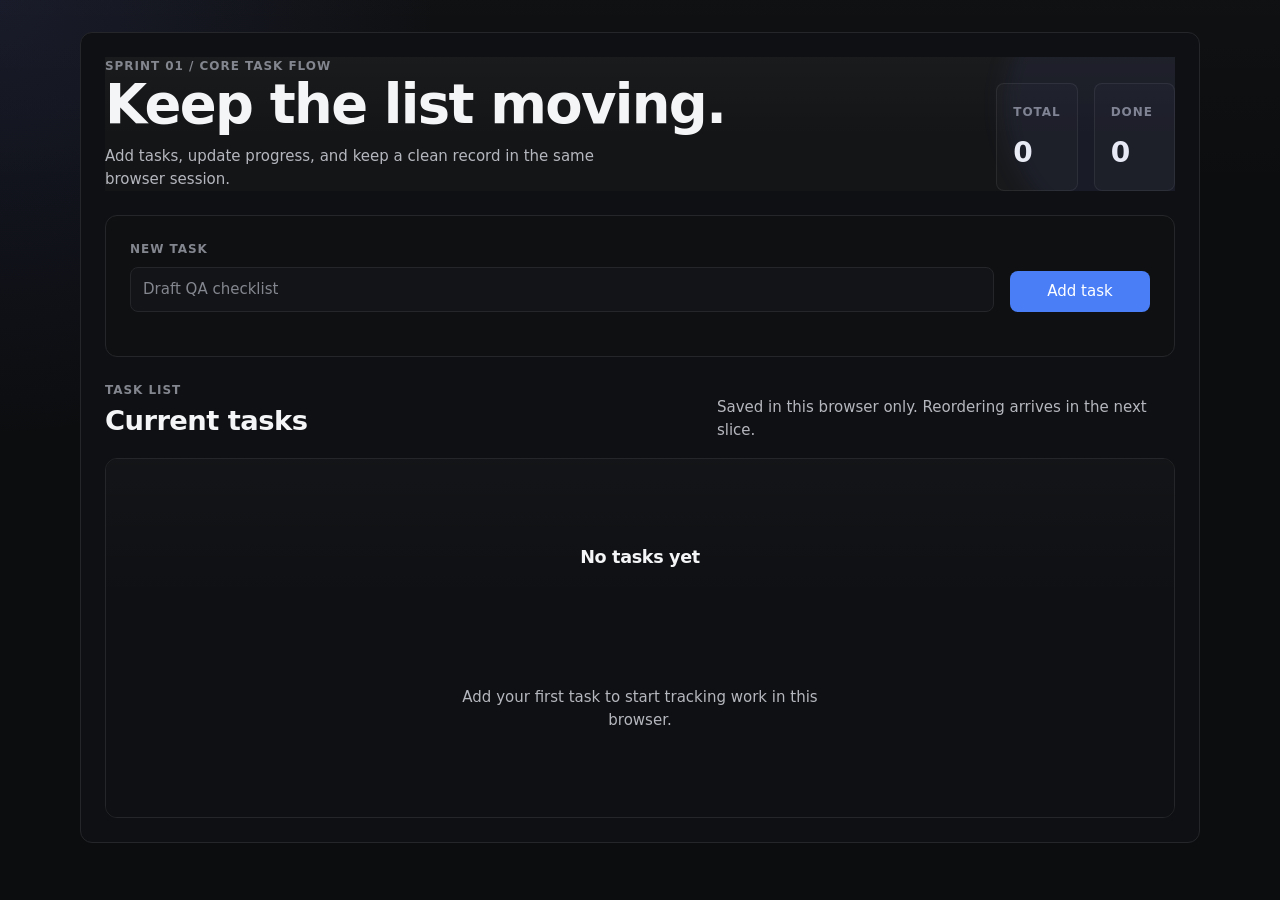
==== index.html @ 81258509 "feat(F1): Core task management slice" ====
<!DOCTYPE html>
<html lang="en">
  <head>
    <meta charset="UTF-8" />
    <meta name="viewport" content="width=device-width, initial-scale=1.0" />
    <title>Task List Prototype</title>
    <link rel="stylesheet" href="styles.css" />
  </head>
  <body>
    <div class="app-shell">
      <main class="app card">
        <section class="hero">
          <p class="eyebrow">Sprint 01 / Core Task Flow</p>
          <div class="hero-copy">
            <div>
              <h1>Keep the list moving.</h1>
              <p class="hero-text">
                Add tasks, update progress, and keep a clean record in the same
                browser session.
              </p>
            </div>
            <div class="hero-stats" aria-label="Task summary">
              <div class="stat">
                <span class="eyebrow">Total</span>
                <strong id="total-count" class="nums">0</strong>
              </div>
              <div class="stat">
                <span class="eyebrow">Done</span>
                <strong id="done-count" class="nums">0</strong>
              </div>
            </div>
          </div>
        </section>

        <section class="composer card" aria-label="Add task">
          <form id="task-form" class="task-form">
            <label class="field">
              <span class="eyebrow">New task</span>
              <input
                id="task-input"
                class="input"
                name="title"
                type="text"
                maxlength="120"
                placeholder="Draft QA checklist"
                autocomplete="off"
              />
            </label>
            <button class="btn" type="submit">Add task</button>
          </form>
          <p id="form-message" class="form-message" role="status" aria-live="polite"></p>
        </section>

        <section class="board">
          <div class="board-header">
            <div>
              <p class="eyebrow">Task list</p>
              <h2>Current tasks</h2>
            </div>
            <p class="board-note">
              Saved in this browser only. Reordering arrives in the next slice.
            </p>
          </div>

          <div class="list-frame card">
            <ul id="task-list" class="task-list" aria-live="polite"></ul>
            <div id="empty-state" class="empty-state">
              <p class="empty-title">No tasks yet</p>
              <p class="empty-text">
                Add your first task to start tracking work in this browser.
              </p>
            </div>
          </div>
        </section>
      </main>
    </div>

    <script src="app.js"></script>
  </body>
</html>
---- styles.css ----
:root {
  color-scheme: dark;
  --bg: oklch(0.16 0.005 270);
  --surface: oklch(0.19 0.006 270);
  --surface-2: oklch(0.22 0.006 270);
  --hairline: oklch(0.27 0.006 270);
  --hairline-soft: rgba(255, 255, 255, 0.07);
  --ink: oklch(0.97 0.003 270);
  --ink-muted: oklch(0.78 0.01 270);
  --ink-subtle: oklch(0.62 0.012 270);
  --accent: oklch(0.62 0.19 264);
  --accent-hover: oklch(0.68 0.18 264);
  --on-accent: #ffffff;
  --accent-subtle: oklch(0.62 0.19 264 / 0.14);
  --ok: oklch(0.72 0.15 150);
  --warn: oklch(0.78 0.14 75);
  --err: oklch(0.66 0.2 22);
  --r-sm: 6px;
  --r: 8px;
  --r-card: 12px;
  --r-pill: 9999px;
  --s1: 4px;
  --s2: 8px;
  --s3: 12px;
  --s4: 16px;
  --s6: 24px;
  --s8: 32px;
  --s12: 48px;
  --s16: 64px;
  --font: "Segoe UI", "Inter", system-ui, sans-serif;
  --mono: "Consolas", "Geist Mono", ui-monospace, monospace;
  --dur-press: 90ms;
  --dur-fast: 140ms;
  --ease-out: cubic-bezier(0.22, 1, 0.36, 1);
  --ease-standard: cubic-bezier(0.4, 0, 0.2, 1);
  --w-app: 1120px;
  --gutter: clamp(16px, 4vw, 32px);
}

* {
  box-sizing: border-box;
}

html,
body {
  margin: 0;
  min-height: 100%;
}

body {
  background:
    radial-gradient(circle at top left, rgba(94, 106, 210, 0.12), transparent 28%),
    linear-gradient(180deg, rgba(255, 255, 255, 0.015), transparent 22%),
    var(--bg);
  color: var(--ink);
  font: 15px/1.55 var(--font);
  -webkit-font-smoothing: antialiased;
  text-rendering: optimizeLegibility;
}

button,
input,
select {
  font: inherit;
}

h1,
h2,
p {
  margin: 0;
}

h1 {
  font-size: clamp(2.4rem, 1.8rem + 2vw, 3.5rem);
  font-weight: 600;
  line-height: 1.05;
  letter-spacing: -0.03em;
}

h2 {
  font-size: clamp(1.35rem, 1.15rem + 0.7vw, 1.9rem);
  font-weight: 600;
  letter-spacing: -0.02em;
}

.eyebrow {
  color: var(--ink-subtle);
  font-size: 12px;
  font-weight: 600;
  text-transform: uppercase;
  letter-spacing: 0.08em;
}

.nums {
  font-variant-numeric: tabular-nums;
}

.app-shell {
  min-height: 100vh;
  padding: var(--s8) var(--gutter);
}

.app {
  width: min(100%, var(--w-app));
  margin: 0 auto;
  background: transparent;
  border: none;
  padding: 0;
  display: grid;
  gap: var(--s6);
}

.card {
  background: color-mix(in oklab, var(--surface) 92%, black);
  border: 1px solid var(--hairline);
  border-radius: var(--r-card);
  padding: var(--s6);
}

.hero {
  position: relative;
  overflow: hidden;
  background:
    linear-gradient(180deg, rgba(255, 255, 255, 0.025), transparent 60%),
    color-mix(in oklab, var(--surface-2) 88%, black);
}

.hero::after {
  content: "";
  position: absolute;
  inset: auto -10% -40% auto;
  width: 280px;
  height: 280px;
  border-radius: 50%;
  background: rgba(94, 106, 210, 0.08);
  filter: blur(10px);
  pointer-events: none;
}

.hero-copy {
  position: relative;
  display: grid;
  gap: var(--s6);
}

.hero-text {
  max-width: 56ch;
  margin-top: var(--s3);
  color: var(--ink-muted);
}

.hero-stats {
  display: grid;
  grid-template-columns: repeat(2, minmax(0, 1fr));
  gap: var(--s4);
}

.stat {
  background: rgba(255, 255, 255, 0.02);
  border: 1px solid var(--hairline-soft);
  border-radius: var(--r);
  padding: var(--s4);
}

.stat strong {
  display: block;
  margin-top: var(--s2);
  font-size: 1.75rem;
  font-weight: 600;
  letter-spacing: -0.03em;
}

.composer {
  background: color-mix(in oklab, var(--surface) 90%, black);
}

.task-form {
  display: grid;
  gap: var(--s4);
}

.field {
  display: grid;
  gap: var(--s2);
}

.input,
.status-select {
  width: 100%;
  padding: 10px 12px;
  border: 1px solid var(--hairline);
  border-radius: var(--r);
  background: var(--surface);
  color: var(--ink);
  transition:
    border-color var(--dur-fast) var(--ease-standard),
    box-shadow var(--dur-fast) var(--ease-standard),
    background var(--dur-fast) var(--ease-standard);
}

.input::placeholder {
  color: var(--ink-subtle);
}

.input:focus-visible,
.status-select:focus-visible {
  outline: none;
  border-color: var(--accent);
  box-shadow: 0 0 0 3px var(--accent-subtle);
}

.btn,
.btn-ghost {
  display: inline-flex;
  align-items: center;
  justify-content: center;
  gap: var(--s2);
  min-height: 40px;
  padding: 8px 16px;
  border-radius: var(--r);
  border: 1px solid transparent;
  cursor: pointer;
  transition:
    background var(--dur-fast) var(--ease-standard),
    border-color var(--dur-fast) var(--ease-standard),
    transform var(--dur-press) var(--ease-out);
}

.btn {
  background: var(--accent);
  color: var(--on-accent);
}

.btn-ghost {
  background: transparent;
  border-color: var(--hairline);
  color: var(--ink);
}

@media (hover: hover) and (pointer: fine) {
  .btn:hover:not(:disabled) {
    background: var(--accent-hover);
    transform: translateY(-1px);
  }

  .btn-ghost:hover:not(:disabled) {
    background: var(--surface-2);
    transform: translateY(-1px);
  }
}

.btn:active:not(:disabled),
.btn-ghost:active:not(:disabled) {
  transform: scale(0.98);
}

.btn:disabled,
.btn-ghost:disabled {
  opacity: 0.55;
  cursor: not-allowed;
}

:where(a, button, input, select):focus-visible {
  outline: 2px solid var(--accent);
  outline-offset: 2px;
}

.form-message {
  min-height: 20px;
  color: var(--ink-subtle);
}

.board {
  display: grid;
  gap: var(--s4);
}

.board-header {
  display: grid;
  gap: var(--s3);
}

.board-note {
  color: var(--ink-muted);
  max-width: 48ch;
}

.list-frame {
  position: relative;
  min-height: 360px;
  max-height: min(68vh, 760px);
  overflow: hidden;
  padding: 0;
}

.task-list {
  list-style: none;
  margin: 0;
  padding: var(--s3);
  display: grid;
  gap: var(--s3);
  max-height: min(68vh, 760px);
  overflow: auto;
}

.task-list::-webkit-scrollbar {
  width: 10px;
}

.task-list::-webkit-scrollbar-thumb {
  background: color-mix(in oklab, var(--hairline) 80%, var(--surface-2));
  border: 2px solid transparent;
  border-radius: var(--r-pill);
  background-clip: padding-box;
}

.task-item {
  display: grid;
  gap: var(--s4);
  padding: var(--s4);
  border: 1px solid var(--hairline);
  border-radius: var(--r-card);
  background: color-mix(in oklab, var(--surface) 94%, black);
}

.task-row {
  display: flex;
  align-items: start;
  justify-content: space-between;
  gap: var(--s4);
}

.task-title {
  font-size: 1rem;
  font-weight: 500;
  letter-spacing: -0.01em;
}

.task-meta {
  display: flex;
  align-items: center;
  gap: var(--s2);
  flex-wrap: wrap;
  color: var(--ink-subtle);
}

.status-pill {
  display: inline-flex;
  align-items: center;
  min-height: 24px;
  padding: 0 10px;
  border-radius: var(--r-pill);
  border: 1px solid var(--hairline);
  font-size: 12px;
  color: var(--ink-muted);
}

.status-pill[data-status="Done"] {
  color: var(--ok);
}

.status-pill[data-status="Blocked"] {
  color: var(--warn);
}

.task-controls {
  display: grid;
  grid-template-columns: minmax(0, 1fr) auto;
  gap: var(--s3);
  align-items: end;
}

.empty-state {
  position: absolute;
  inset: 0;
  display: grid;
  place-items: center;
  text-align: center;
  padding: var(--s8);
  background:
    linear-gradient(180deg, rgba(255, 255, 255, 0.02), transparent 40%),
    color-mix(in oklab, var(--surface) 92%, black);
}

.empty-state.is-hidden {
  display: none;
}

.empty-title {
  font-size: 1.1rem;
  font-weight: 600;
  letter-spacing: -0.02em;
}

.empty-text {
  margin-top: var(--s2);
  max-width: 38ch;
  color: var(--ink-muted);
}

@media (min-width: 860px) {
  .hero-copy,
  .board-header,
  .task-form {
    grid-template-columns: minmax(0, 1fr) auto;
    align-items: end;
  }

  .task-form .field {
    min-width: 0;
  }

  .task-form .btn {
    min-width: 140px;
  }
}

@media (max-width: 640px) {
  .app-shell {
    padding: var(--s4);
  }

  .card {
    padding: var(--s4);
  }

  .task-row,
  .task-controls {
    grid-template-columns: 1fr;
  }

  .task-row {
    display: grid;
  }
}

@media (prefers-reduced-motion: reduce) {
  *,
  *::before,
  *::after {
    animation-duration: 0.01ms !important;
    transition-duration: 0.01ms !important;
    scroll-behavior: auto !important;
  }

  .btn:hover,
  .btn:active,
  .btn-ghost:hover,
  .btn-ghost:active {
    transform: none !important;
  }
}
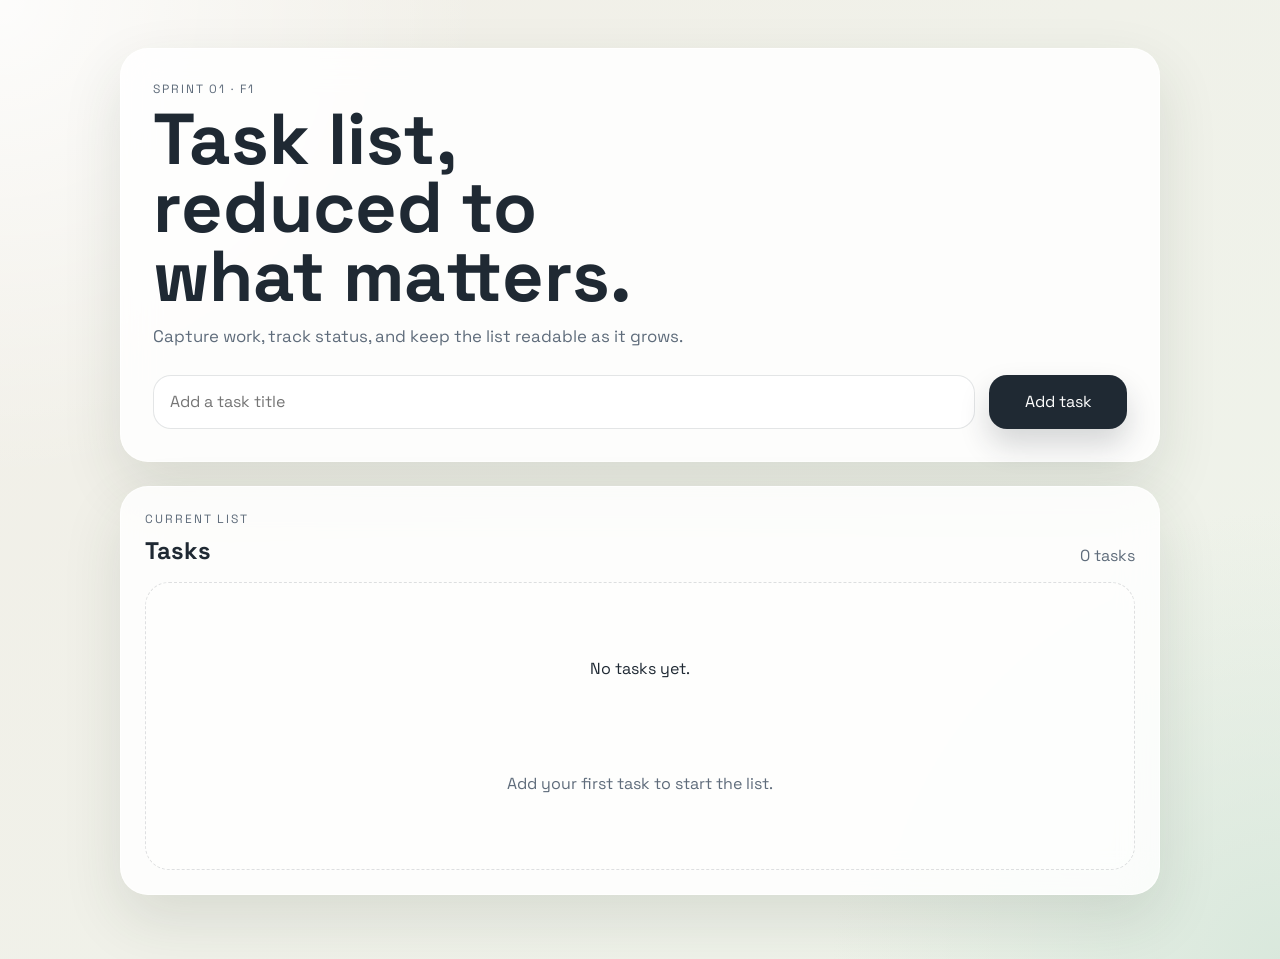
==== commit 12640746: "feat(F1): core task list prototype" ====
--- a/index.html
+++ b/index.html
@@ -4,76 +4,56 @@
     <meta charset="UTF-8" />
     <meta name="viewport" content="width=device-width, initial-scale=1.0" />
     <title>Task List Prototype</title>
+    <link rel="preconnect" href="https://fonts.googleapis.com" />
+    <link rel="preconnect" href="https://fonts.gstatic.com" crossorigin />
+    <link
+      href="https://fonts.googleapis.com/css2?family=Space+Grotesk:wght@400;500;700&display=swap"
+      rel="stylesheet"
+    />
     <link rel="stylesheet" href="styles.css" />
   </head>
   <body>
-    <div class="app-shell">
-      <main class="app card">
-        <section class="hero">
-          <p class="eyebrow">Sprint 01 / Core Task Flow</p>
-          <div class="hero-copy">
-            <div>
-              <h1>Keep the list moving.</h1>
-              <p class="hero-text">
-                Add tasks, update progress, and keep a clean record in the same
-                browser session.
-              </p>
-            </div>
-            <div class="hero-stats" aria-label="Task summary">
-              <div class="stat">
-                <span class="eyebrow">Total</span>
-                <strong id="total-count" class="nums">0</strong>
-              </div>
-              <div class="stat">
-                <span class="eyebrow">Done</span>
-                <strong id="done-count" class="nums">0</strong>
-              </div>
-            </div>
+    <main class="app-shell">
+      <section class="hero-card">
+        <p class="eyebrow">Sprint 01 · F1</p>
+        <h1>Task list, reduced to what matters.</h1>
+        <p class="intro">
+          Capture work, track status, and keep the list readable as it grows.
+        </p>
+
+        <form id="task-form" class="task-form">
+          <label class="sr-only" for="task-title">New task</label>
+          <input
+            id="task-title"
+            name="title"
+            type="text"
+            maxlength="120"
+            placeholder="Add a task title"
+            autocomplete="off"
+            required
+          />
+          <button type="submit">Add task</button>
+        </form>
+      </section>
+
+      <section class="board-card" aria-labelledby="task-board-title">
+        <div class="board-header">
+          <div>
+            <p class="section-label">Current list</p>
+            <h2 id="task-board-title">Tasks</h2>
           </div>
-        </section>
+          <p id="task-count" class="task-count">0 tasks</p>
+        </div>
 
-        <section class="composer card" aria-label="Add task">
-          <form id="task-form" class="task-form">
-            <label class="field">
-              <span class="eyebrow">New task</span>
-              <input
-                id="task-input"
-                class="input"
-                name="title"
-                type="text"
-                maxlength="120"
-                placeholder="Draft QA checklist"
-                autocomplete="off"
-              />
-            </label>
-            <button class="btn" type="submit">Add task</button>
-          </form>
-          <p id="form-message" class="form-message" role="status" aria-live="polite"></p>
-        </section>
-
-        <section class="board">
-          <div class="board-header">
-            <div>
-              <p class="eyebrow">Task list</p>
-              <h2>Current tasks</h2>
-            </div>
-            <p class="board-note">
-              Saved in this browser only. Reordering arrives in the next slice.
-            </p>
+        <div class="task-list-frame">
+          <ul id="task-list" class="task-list" aria-live="polite"></ul>
+          <div id="empty-state" class="empty-state">
+            <p>No tasks yet.</p>
+            <span>Add your first task to start the list.</span>
           </div>
-
-          <div class="list-frame card">
-            <ul id="task-list" class="task-list" aria-live="polite"></ul>
-            <div id="empty-state" class="empty-state">
-              <p class="empty-title">No tasks yet</p>
-              <p class="empty-text">
-                Add your first task to start tracking work in this browser.
-              </p>
-            </div>
-          </div>
-        </section>
-      </main>
-    </div>
+        </div>
+      </section>
+    </main>
 
     <script src="app.js"></script>
   </body>
--- a/styles.css
+++ b/styles.css
@@ -1,67 +1,62 @@
 :root {
-  color-scheme: dark;
-  --bg: oklch(0.16 0.005 270);
-  --surface: oklch(0.19 0.006 270);
-  --surface-2: oklch(0.22 0.006 270);
-  --hairline: oklch(0.27 0.006 270);
-  --hairline-soft: rgba(255, 255, 255, 0.07);
-  --ink: oklch(0.97 0.003 270);
-  --ink-muted: oklch(0.78 0.01 270);
-  --ink-subtle: oklch(0.62 0.012 270);
-  --accent: oklch(0.62 0.19 264);
-  --accent-hover: oklch(0.68 0.18 264);
-  --on-accent: #ffffff;
-  --accent-subtle: oklch(0.62 0.19 264 / 0.14);
-  --ok: oklch(0.72 0.15 150);
-  --warn: oklch(0.78 0.14 75);
-  --err: oklch(0.66 0.2 22);
-  --r-sm: 6px;
-  --r: 8px;
-  --r-card: 12px;
-  --r-pill: 9999px;
-  --s1: 4px;
-  --s2: 8px;
-  --s3: 12px;
-  --s4: 16px;
-  --s6: 24px;
-  --s8: 32px;
-  --s12: 48px;
-  --s16: 64px;
-  --font: "Segoe UI", "Inter", system-ui, sans-serif;
-  --mono: "Consolas", "Geist Mono", ui-monospace, monospace;
-  --dur-press: 90ms;
-  --dur-fast: 140ms;
-  --ease-out: cubic-bezier(0.22, 1, 0.36, 1);
-  --ease-standard: cubic-bezier(0.4, 0, 0.2, 1);
-  --w-app: 1120px;
-  --gutter: clamp(16px, 4vw, 32px);
+  color-scheme: light;
+  --bg: #f2efe8;
+  --bg-accent: #d7e7db;
+  --surface: rgba(255, 255, 255, 0.84);
+  --surface-strong: #ffffff;
+  --text: #1f2933;
+  --muted: #5f6c7b;
+  --line: rgba(31, 41, 51, 0.12);
+  --shadow: 0 24px 60px rgba(40, 55, 44, 0.12);
+  --todo: #c47d2c;
+  --progress: #1d6fd6;
+  --blocked: #b3425a;
+  --done: #2b8a5d;
 }
 
 * {
   box-sizing: border-box;
 }
 
-html,
 body {
   margin: 0;
-  min-height: 100%;
-}
-
-body {
+  min-height: 100vh;
+  font-family: "Space Grotesk", sans-serif;
+  color: var(--text);
   background:
-    radial-gradient(circle at top left, rgba(94, 106, 210, 0.12), transparent 28%),
-    linear-gradient(180deg, rgba(255, 255, 255, 0.015), transparent 22%),
-    var(--bg);
-  color: var(--ink);
-  font: 15px/1.55 var(--font);
-  -webkit-font-smoothing: antialiased;
-  text-rendering: optimizeLegibility;
-}
-
-button,
-input,
-select {
-  font: inherit;
+    radial-gradient(circle at top left, rgba(255, 255, 255, 0.85), transparent 30%),
+    radial-gradient(circle at bottom right, rgba(215, 231, 219, 0.9), transparent 28%),
+    linear-gradient(135deg, var(--bg) 0%, #eef3ea 100%);
+}
+
+.app-shell {
+  width: min(1040px, calc(100% - 2rem));
+  margin: 0 auto;
+  padding: 3rem 0 4rem;
+  display: grid;
+  gap: 1.5rem;
+}
+
+.hero-card,
+.board-card {
+  background: var(--surface);
+  backdrop-filter: blur(18px);
+  border: 1px solid rgba(255, 255, 255, 0.7);
+  border-radius: 28px;
+  box-shadow: var(--shadow);
+}
+
+.hero-card {
+  padding: 2rem;
+}
+
+.eyebrow,
+.section-label {
+  margin: 0 0 0.5rem;
+  text-transform: uppercase;
+  letter-spacing: 0.16em;
+  font-size: 0.75rem;
+  color: var(--muted);
 }
 
 h1,
@@ -71,303 +66,176 @@
 }
 
 h1 {
-  font-size: clamp(2.4rem, 1.8rem + 2vw, 3.5rem);
-  font-weight: 600;
-  line-height: 1.05;
-  letter-spacing: -0.03em;
-}
-
-h2 {
-  font-size: clamp(1.35rem, 1.15rem + 0.7vw, 1.9rem);
-  font-weight: 600;
-  letter-spacing: -0.02em;
-}
-
-.eyebrow {
-  color: var(--ink-subtle);
-  font-size: 12px;
-  font-weight: 600;
-  text-transform: uppercase;
-  letter-spacing: 0.08em;
-}
-
-.nums {
-  font-variant-numeric: tabular-nums;
-}
-
-.app-shell {
-  min-height: 100vh;
-  padding: var(--s8) var(--gutter);
-}
-
-.app {
-  width: min(100%, var(--w-app));
-  margin: 0 auto;
-  background: transparent;
-  border: none;
-  padding: 0;
-  display: grid;
-  gap: var(--s6);
-}
-
-.card {
-  background: color-mix(in oklab, var(--surface) 92%, black);
-  border: 1px solid var(--hairline);
-  border-radius: var(--r-card);
-  padding: var(--s6);
-}
-
-.hero {
+  max-width: 11ch;
+  font-size: clamp(2.4rem, 6vw, 4.5rem);
+  line-height: 0.95;
+}
+
+.intro {
+  max-width: 40rem;
+  margin-top: 0.9rem;
+  color: var(--muted);
+  font-size: 1.05rem;
+}
+
+.task-form {
+  margin-top: 1.75rem;
+  display: grid;
+  grid-template-columns: minmax(0, 1fr) auto;
+  gap: 0.9rem;
+}
+
+.task-form input,
+.task-item select,
+.task-form button,
+.task-item button {
+  font: inherit;
+}
+
+.task-form input,
+.task-item select {
+  min-height: 3.4rem;
+  border-radius: 18px;
+  border: 1px solid var(--line);
+  padding: 0 1rem;
+  background: rgba(255, 255, 255, 0.85);
+  color: var(--text);
+}
+
+.task-form input:focus,
+.task-item select:focus,
+.task-form button:focus,
+.task-item button:focus {
+  outline: 3px solid rgba(29, 111, 214, 0.18);
+  outline-offset: 2px;
+}
+
+.task-form button,
+.task-item button {
+  border: 0;
+  border-radius: 18px;
+  cursor: pointer;
+  transition: transform 140ms ease, box-shadow 140ms ease, background 140ms ease;
+}
+
+.task-form button {
+  min-width: 8.6rem;
+  padding: 0 1.2rem;
+  background: #1f2933;
+  color: #fff;
+  box-shadow: 0 16px 30px rgba(31, 41, 51, 0.18);
+}
+
+.task-form button:hover,
+.task-item button:hover {
+  transform: translateY(-1px);
+}
+
+.board-card {
+  padding: 1.5rem;
+}
+
+.board-header {
+  display: flex;
+  justify-content: space-between;
+  align-items: end;
+  gap: 1rem;
+  margin-bottom: 1rem;
+}
+
+.task-count {
+  color: var(--muted);
+}
+
+.task-list-frame {
   position: relative;
-  overflow: hidden;
-  background:
-    linear-gradient(180deg, rgba(255, 255, 255, 0.025), transparent 60%),
-    color-mix(in oklab, var(--surface-2) 88%, black);
-}
-
-.hero::after {
-  content: "";
-  position: absolute;
-  inset: auto -10% -40% auto;
-  width: 280px;
-  height: 280px;
-  border-radius: 50%;
-  background: rgba(94, 106, 210, 0.08);
-  filter: blur(10px);
-  pointer-events: none;
-}
-
-.hero-copy {
-  position: relative;
-  display: grid;
-  gap: var(--s6);
-}
-
-.hero-text {
-  max-width: 56ch;
-  margin-top: var(--s3);
-  color: var(--ink-muted);
-}
-
-.hero-stats {
-  display: grid;
-  grid-template-columns: repeat(2, minmax(0, 1fr));
-  gap: var(--s4);
-}
-
-.stat {
-  background: rgba(255, 255, 255, 0.02);
-  border: 1px solid var(--hairline-soft);
-  border-radius: var(--r);
-  padding: var(--s4);
-}
-
-.stat strong {
-  display: block;
-  margin-top: var(--s2);
-  font-size: 1.75rem;
-  font-weight: 600;
-  letter-spacing: -0.03em;
-}
-
-.composer {
-  background: color-mix(in oklab, var(--surface) 90%, black);
-}
-
-.task-form {
-  display: grid;
-  gap: var(--s4);
-}
-
-.field {
-  display: grid;
-  gap: var(--s2);
-}
-
-.input,
-.status-select {
-  width: 100%;
-  padding: 10px 12px;
-  border: 1px solid var(--hairline);
-  border-radius: var(--r);
-  background: var(--surface);
-  color: var(--ink);
-  transition:
-    border-color var(--dur-fast) var(--ease-standard),
-    box-shadow var(--dur-fast) var(--ease-standard),
-    background var(--dur-fast) var(--ease-standard);
-}
-
-.input::placeholder {
-  color: var(--ink-subtle);
-}
-
-.input:focus-visible,
-.status-select:focus-visible {
-  outline: none;
-  border-color: var(--accent);
-  box-shadow: 0 0 0 3px var(--accent-subtle);
-}
-
-.btn,
-.btn-ghost {
-  display: inline-flex;
-  align-items: center;
-  justify-content: center;
-  gap: var(--s2);
-  min-height: 40px;
-  padding: 8px 16px;
-  border-radius: var(--r);
-  border: 1px solid transparent;
-  cursor: pointer;
-  transition:
-    background var(--dur-fast) var(--ease-standard),
-    border-color var(--dur-fast) var(--ease-standard),
-    transform var(--dur-press) var(--ease-out);
-}
-
-.btn {
-  background: var(--accent);
-  color: var(--on-accent);
-}
-
-.btn-ghost {
-  background: transparent;
-  border-color: var(--hairline);
-  color: var(--ink);
-}
-
-@media (hover: hover) and (pointer: fine) {
-  .btn:hover:not(:disabled) {
-    background: var(--accent-hover);
-    transform: translateY(-1px);
-  }
-
-  .btn-ghost:hover:not(:disabled) {
-    background: var(--surface-2);
-    transform: translateY(-1px);
-  }
-}
-
-.btn:active:not(:disabled),
-.btn-ghost:active:not(:disabled) {
-  transform: scale(0.98);
-}
-
-.btn:disabled,
-.btn-ghost:disabled {
-  opacity: 0.55;
-  cursor: not-allowed;
-}
-
-:where(a, button, input, select):focus-visible {
-  outline: 2px solid var(--accent);
-  outline-offset: 2px;
-}
-
-.form-message {
-  min-height: 20px;
-  color: var(--ink-subtle);
-}
-
-.board {
-  display: grid;
-  gap: var(--s4);
-}
-
-.board-header {
-  display: grid;
-  gap: var(--s3);
-}
-
-.board-note {
-  color: var(--ink-muted);
-  max-width: 48ch;
-}
-
-.list-frame {
-  position: relative;
-  min-height: 360px;
-  max-height: min(68vh, 760px);
-  overflow: hidden;
-  padding: 0;
+  min-height: 18rem;
+  max-height: 28rem;
+  overflow: auto;
+  padding-right: 0.25rem;
 }
 
 .task-list {
   list-style: none;
   margin: 0;
-  padding: var(--s3);
-  display: grid;
-  gap: var(--s3);
-  max-height: min(68vh, 760px);
-  overflow: auto;
-}
-
-.task-list::-webkit-scrollbar {
-  width: 10px;
-}
-
-.task-list::-webkit-scrollbar-thumb {
-  background: color-mix(in oklab, var(--hairline) 80%, var(--surface-2));
-  border: 2px solid transparent;
-  border-radius: var(--r-pill);
-  background-clip: padding-box;
+  padding: 0;
+  display: grid;
+  gap: 0.9rem;
 }
 
 .task-item {
   display: grid;
-  gap: var(--s4);
-  padding: var(--s4);
-  border: 1px solid var(--hairline);
-  border-radius: var(--r-card);
-  background: color-mix(in oklab, var(--surface) 94%, black);
-}
-
-.task-row {
-  display: flex;
-  align-items: start;
-  justify-content: space-between;
-  gap: var(--s4);
+  grid-template-columns: auto minmax(0, 1fr) minmax(8rem, 10rem) auto;
+  gap: 0.85rem;
+  align-items: center;
+  padding: 1rem;
+  border-radius: 22px;
+  background: var(--surface-strong);
+  border: 1px solid rgba(31, 41, 51, 0.08);
+  box-shadow: 0 14px 30px rgba(31, 41, 51, 0.06);
+}
+
+.task-order {
+  width: 2.5rem;
+  height: 2.5rem;
+  border-radius: 999px;
+  display: grid;
+  place-items: center;
+  background: #eef3ea;
+  color: var(--muted);
+  font-size: 0.9rem;
+  font-weight: 700;
 }
 
 .task-title {
+  min-width: 0;
   font-size: 1rem;
   font-weight: 500;
-  letter-spacing: -0.01em;
-}
-
-.task-meta {
-  display: flex;
-  align-items: center;
-  gap: var(--s2);
-  flex-wrap: wrap;
-  color: var(--ink-subtle);
-}
-
-.status-pill {
-  display: inline-flex;
-  align-items: center;
-  min-height: 24px;
-  padding: 0 10px;
-  border-radius: var(--r-pill);
-  border: 1px solid var(--hairline);
-  font-size: 12px;
-  color: var(--ink-muted);
-}
-
-.status-pill[data-status="Done"] {
-  color: var(--ok);
-}
-
-.status-pill[data-status="Blocked"] {
-  color: var(--warn);
-}
-
-.task-controls {
-  display: grid;
-  grid-template-columns: minmax(0, 1fr) auto;
-  gap: var(--s3);
-  align-items: end;
+  overflow-wrap: anywhere;
+}
+
+.task-status {
+  position: relative;
+}
+
+.task-status::before {
+  content: "";
+  position: absolute;
+  inset: 0 auto 0 0.8rem;
+  margin: auto 0;
+  width: 0.6rem;
+  height: 0.6rem;
+  border-radius: 999px;
+  pointer-events: none;
+}
+
+.task-status select {
+  width: 100%;
+  padding-left: 2rem;
+  appearance: none;
+}
+
+.task-item[data-status="To Do"] .task-status::before {
+  background: var(--todo);
+}
+
+.task-item[data-status="In Progress"] .task-status::before {
+  background: var(--progress);
+}
+
+.task-item[data-status="Blocked"] .task-status::before {
+  background: var(--blocked);
+}
+
+.task-item[data-status="Done"] .task-status::before {
+  background: var(--done);
+}
+
+.task-item button {
+  min-height: 3rem;
+  padding: 0 1rem;
+  background: #f7ece7;
+  color: #7c2d12;
 }
 
 .empty-state {
@@ -376,77 +244,62 @@
   display: grid;
   place-items: center;
   text-align: center;
-  padding: var(--s8);
-  background:
-    linear-gradient(180deg, rgba(255, 255, 255, 0.02), transparent 40%),
-    color-mix(in oklab, var(--surface) 92%, black);
-}
-
-.empty-state.is-hidden {
-  display: none;
-}
-
-.empty-title {
-  font-size: 1.1rem;
-  font-weight: 600;
-  letter-spacing: -0.02em;
-}
-
-.empty-text {
-  margin-top: var(--s2);
-  max-width: 38ch;
-  color: var(--ink-muted);
-}
-
-@media (min-width: 860px) {
-  .hero-copy,
-  .board-header,
-  .task-form {
-    grid-template-columns: minmax(0, 1fr) auto;
-    align-items: end;
-  }
-
-  .task-form .field {
-    min-width: 0;
-  }
-
-  .task-form .btn {
-    min-width: 140px;
-  }
-}
-
-@media (max-width: 640px) {
+  padding: 2rem;
+  border: 1px dashed rgba(31, 41, 51, 0.14);
+  border-radius: 24px;
+  background: rgba(255, 255, 255, 0.4);
+}
+
+.empty-state span {
+  display: block;
+  margin-top: 0.4rem;
+  color: var(--muted);
+}
+
+.sr-only {
+  position: absolute;
+  width: 1px;
+  height: 1px;
+  padding: 0;
+  margin: -1px;
+  overflow: hidden;
+  clip: rect(0, 0, 0, 0);
+  white-space: nowrap;
+  border: 0;
+}
+
+@media (max-width: 760px) {
   .app-shell {
-    padding: var(--s4);
-  }
-
-  .card {
-    padding: var(--s4);
-  }
-
-  .task-row,
-  .task-controls {
+    width: min(100% - 1rem, 100%);
+    padding: 1rem 0 2rem;
+  }
+
+  .hero-card,
+  .board-card {
+    border-radius: 24px;
+  }
+
+  .hero-card,
+  .board-card {
+    padding: 1.2rem;
+  }
+
+  .task-form,
+  .task-item {
     grid-template-columns: 1fr;
   }
 
-  .task-row {
-    display: grid;
-  }
-}
-
-@media (prefers-reduced-motion: reduce) {
-  *,
-  *::before,
-  *::after {
-    animation-duration: 0.01ms !important;
-    transition-duration: 0.01ms !important;
-    scroll-behavior: auto !important;
-  }
-
-  .btn:hover,
-  .btn:active,
-  .btn-ghost:hover,
-  .btn-ghost:active {
-    transform: none !important;
-  }
-}
+  .task-item {
+    align-items: stretch;
+  }
+
+  .task-order {
+    width: 2.2rem;
+    height: 2.2rem;
+  }
+
+  .board-header {
+    align-items: start;
+    flex-direction: column;
+  }
+}
